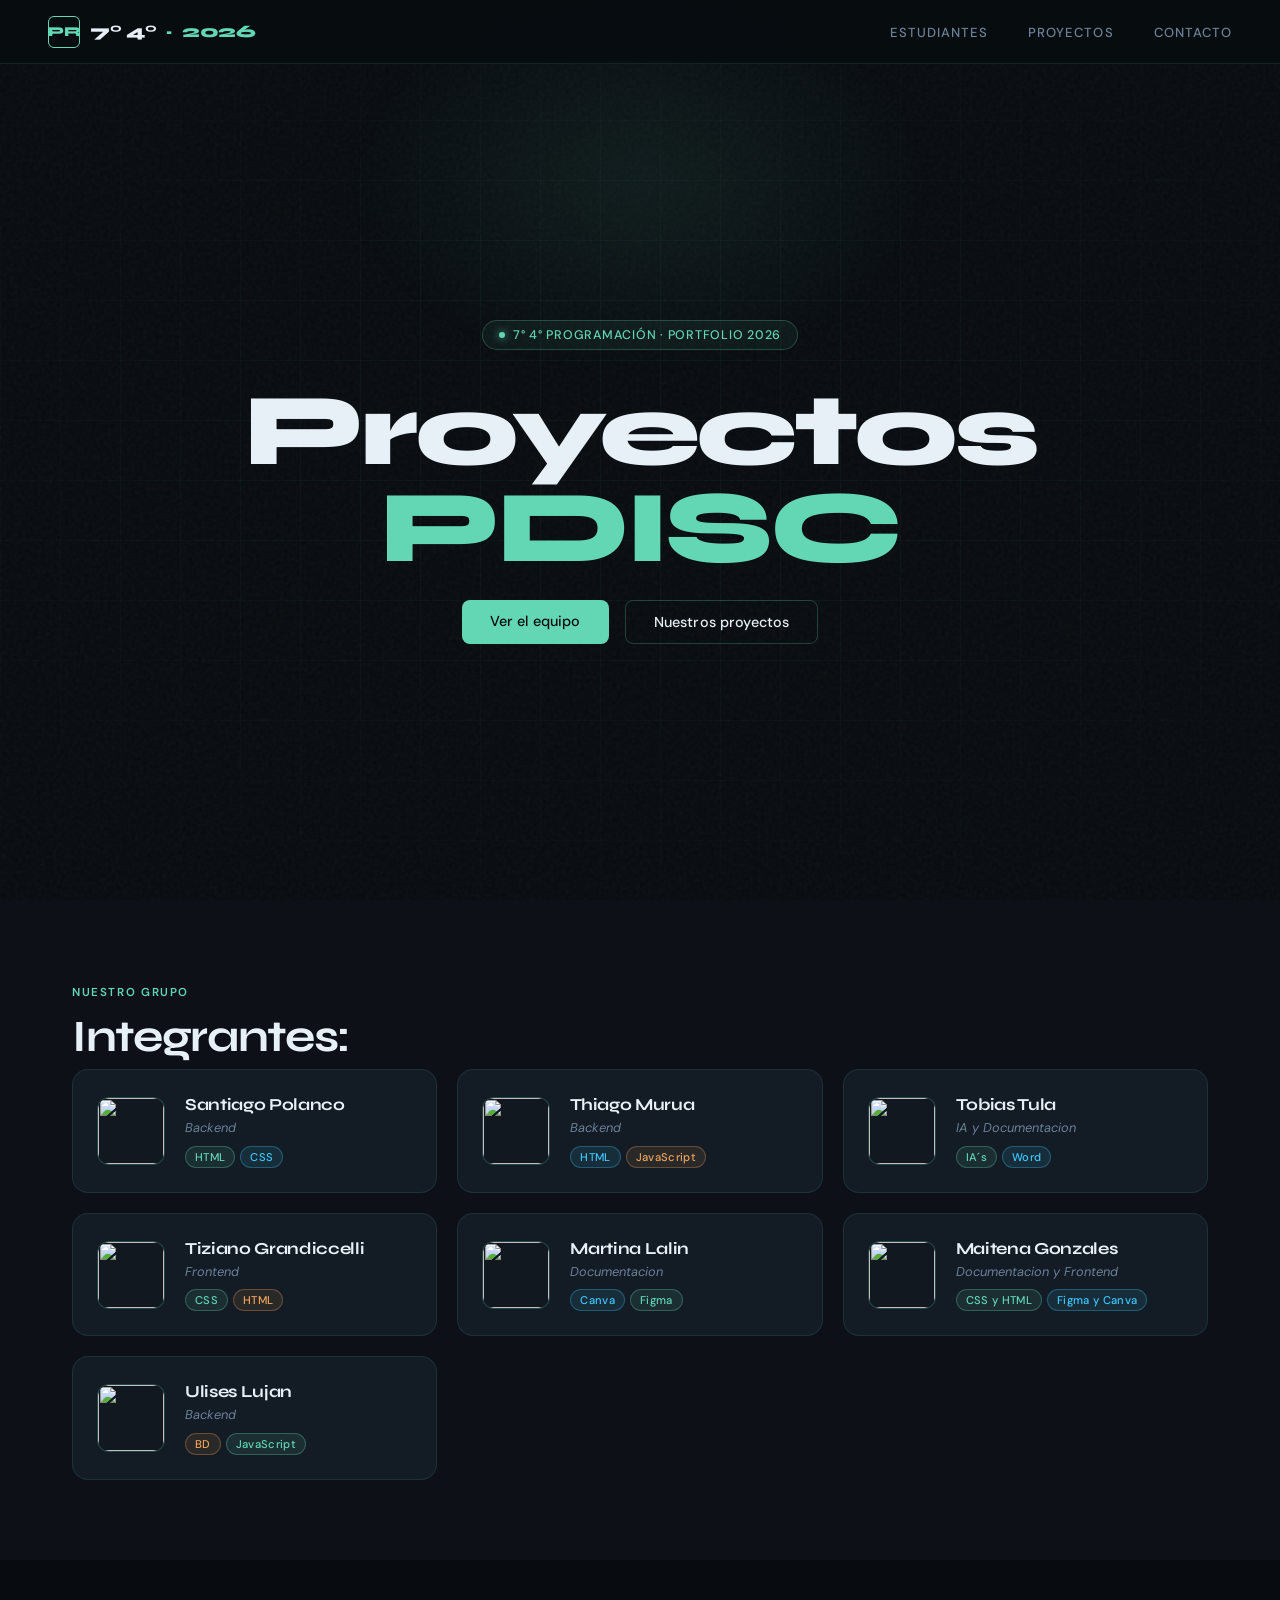
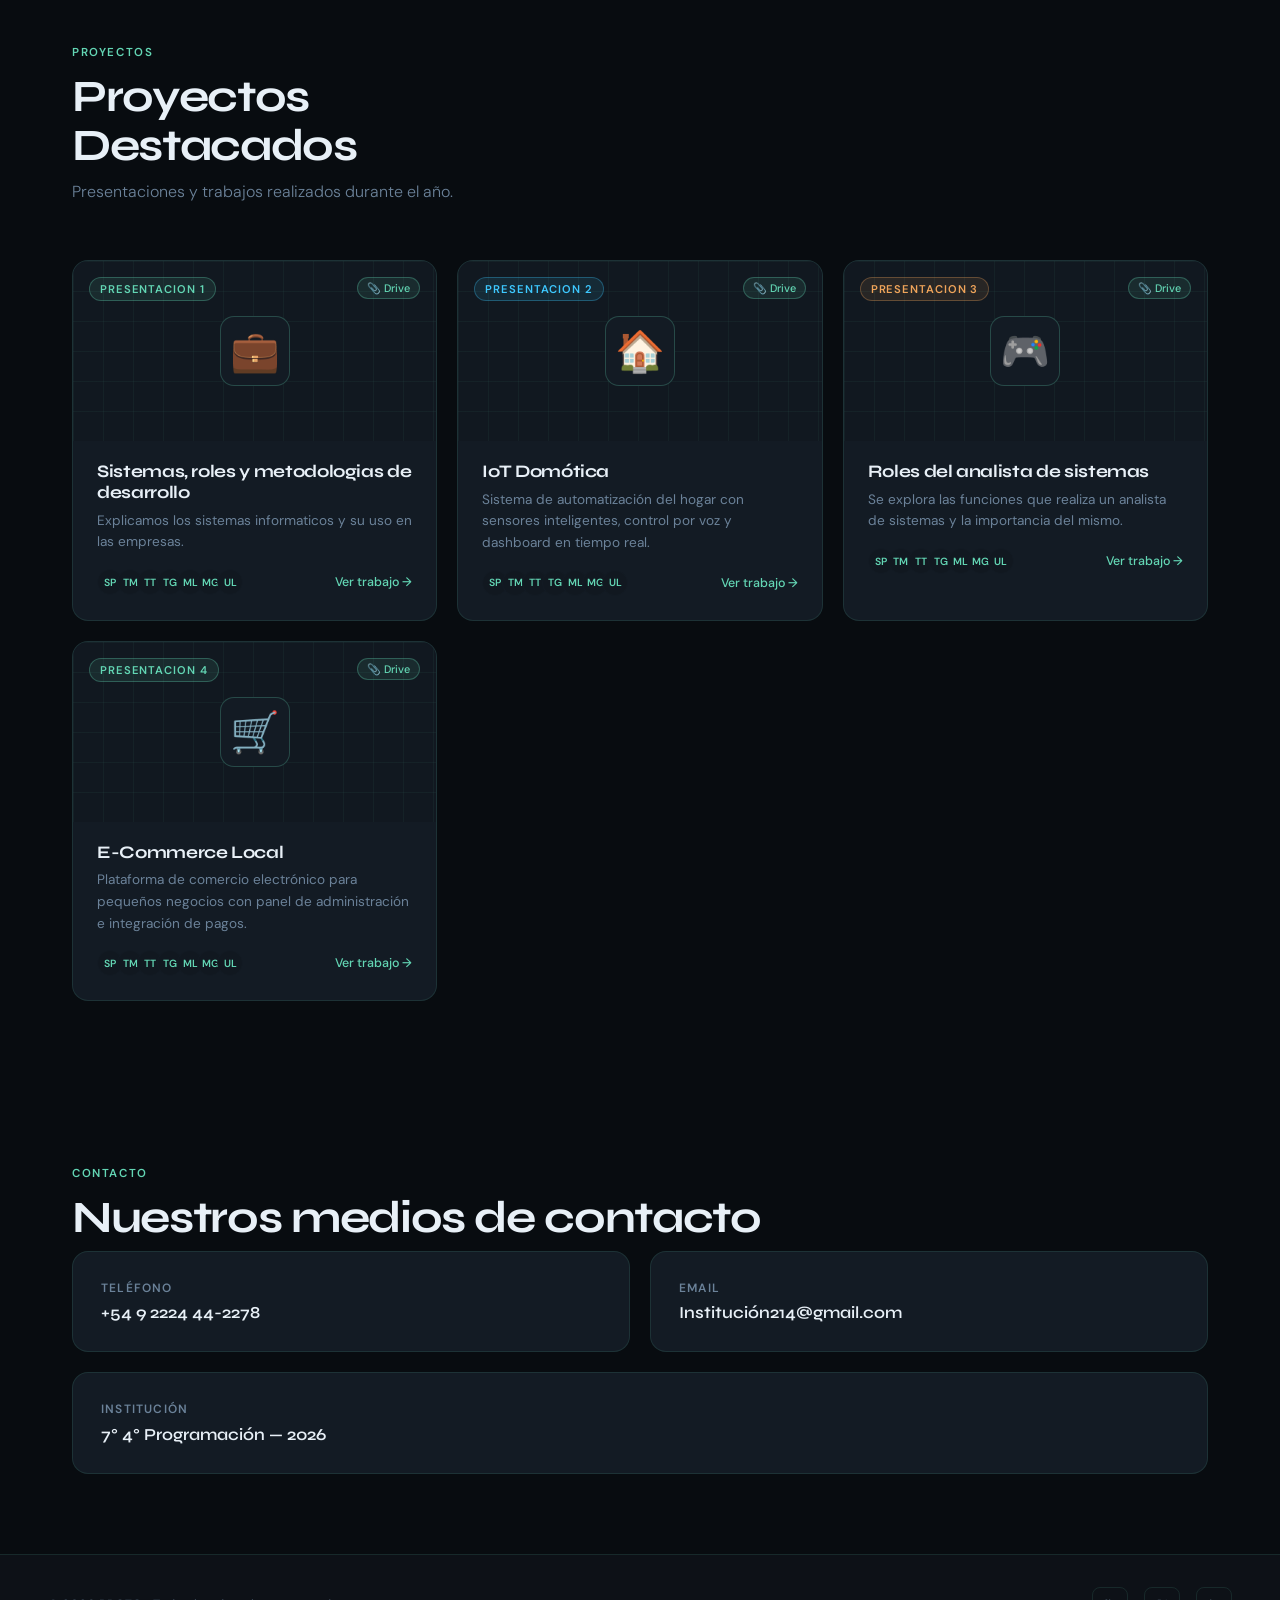
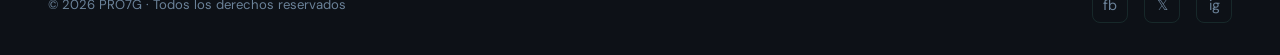
==== index.html @ 8aecb808 "Add files via upload" ====
<!DOCTYPE html>
<html lang="es">
<head>
<meta charset="UTF-8">
<meta name="viewport" content="width=device-width, initial-scale=1.0">
<title>Godoy Portfolio 2026</title>
<link href="https://fonts.googleapis.com/css2?family=Syne:wght@400;600;700;800&family=DM+Sans:ital,wght@0,300;0,400;0,500;1,300&display=swap" rel="stylesheet">
</head>
<link rel="stylesheet" href="orden.css">
<body>
<nav>
  <a href="#" class="logo">
    <span class="logo-bracket">PR</span>
    7° 4° <span>·</span> <span>2026</span>
  </a>
  <ul class="nav-links">
    <li><a href="#students" class="active">Estudiantes</a></li>
    <li><a href="#projects">Proyectos</a></li>
    <li><a href="#contact">Contacto</a></li>
  </ul>
</nav>
<section class="hero">
  <div class="hero-grid"></div>
  <div class="hero-glow"></div>
  <div class="hero-badge">7° 4° Programación · Portfolio 2026</div>
  <h1>
    Proyectos<br>
    <span class="line2">PDISC</span>
  </h1>

  <div class="hero-cta">
    <a href="#students" class="btn btn-primary">Ver el equipo</a>
    <a href="#projects" class="btn btn-ghost">Nuestros proyectos</a>
  </div>
</section>
<section id="students">
  <div class="section-inner">
    <p class="section-tag reveal">Nuestro grupo</p>
    <h2 class="section-title reveal">Integrantes:</h2>
    <div class="students-grid">
      <div class="student-card reveal" onclick="openModal('Lucas','M.','Python · Backend','Desarrollador apasionado por la inteligencia artificial y los sistemas distribuidos. Le encanta resolver problemas complejos con código elegante.',['Python','Backend','IA'])">
        <div class="avatar"><img src="img/skinny.jpeg"></div>
        <div class="student-info">
          <div class="student-name">Santiago Polanco</div>
          <div class="student-role">Backend</div>
          <div class="tags">
            <span class="tag tag-green">HTML</span>
            <span class="tag tag-blue">CSS</span>
          </div>
        </div>
        
      </div>
      <div class="student-card reveal" onclick="openModal('Sofía','G.','UI/UX · Design','Diseñadora UX con ojo para los detalles. Crea interfaces que son tanto bellas como funcionales, centradas en el usuario.',['UI/UX','Design','Figma'])">
        <div class="avatar"><img src="img/murua.jpeg"></div>
        <div class="student-info">
          <div class="student-name">Thiago Murua</div>
          <div class="student-role">Backend</div>
          <div class="tags">
            <span class="tag tag-blue">HTML</span>
            <span class="tag tag-gold">JavaScript</span>
          </div>
        </div>
        
      </div>
      <div class="student-card reveal" onclick="openModal('Diego','R.','Data Science · AI','Entusiasta de los datos y la ciencia. Transforma conjuntos de datos complejos en insights accionables para la toma de decisiones.',['IA','Data Science','ML'])">
        <div class="avatar"><img src="img/tulin.jpeg"></div>
        <div class="student-info">
          <div class="student-name">Tobias Tula</div>
          <div class="student-role">IA y Documentacion</div>
          <div class="tags">
            <span class="tag tag-green">IA´s</span>
            <span class="tag tag-blue">Word</span>
          </div>
        </div>
        
      </div>
      <div class="student-card reveal" onclick="openModal('Valentina','C.','AI · Full Stack','Desarrolladora full stack con experiencia en modelos de lenguaje y aplicaciones web modernas. Apasionada por la ética en IA.',['IA','Full Stack','React'])">
        <div class="avatar"><img src="img/tizi.jpeg"></div>
        <div class="student-info">
          <div class="student-name">Tiziano Grandiccelli</div>
          <div class="student-role">Frontend</div>
          <div class="tags">
            <span class="tag tag-green">CSS</span>
            <span class="tag tag-gold">HTML</span>
          </div>
        </div>
        
      </div>
      <div class="student-card reveal" onclick="openModal('Matías','S.','DevOps · Cloud','Especialista en infraestructura y automatización. Garantiza que los proyectos del equipo estén siempre disponibles y escalables.',['DevOps','Cloud','Docker'])">
        <div class="avatar"><img src="img/martina.jpeg"></div>
        <div class="student-info">
          <div class="student-name">Martina Lalin</div>
          <div class="student-role">Documentacion</div>
          <div class="tags">
            <span class="tag tag-blue">Canva</span>
            <span class="tag tag-green">Figma</span>
          </div>
        </div>
        
      </div>
      <div class="student-card reveal" onclick="openModal('Isabella','F.','Mobile · AI','Desarrolladora mobile especializada en apps iOS/Android con integración de IA. Sus apps han sido descargadas por miles de usuarios.',['Mobile','IA','Flutter'])">
        <div class="avatar"><img src="img/mai.jpeg"></div>
        <div class="student-info">
          <div class="student-name">Maitena Gonzales</div>
          <div class="student-role">Documentacion y Frontend</div>
          <div class="tags">
            <span class="tag tag-green">CSS y HTML</span>
            <span class="tag tag-blue">Figma y Canva</span>
          </div>
        </div>
        
      </div>
      <div class="student-card reveal" onclick="openModal('Alex','T.','Cybersecurity','Experto en seguridad informática y ethical hacking. Protege los sistemas del equipo y evangeliza buenas prácticas de seguridad.',['Cybersecurity','Networking','Python'])">
        <div class="avatar"><img src="img/ulises.jpeg"></div>
        <div class="student-info">
          <div class="student-name">Ulises Lujan</div>
          <div class="student-role">Backend</div>
          <div class="tags">
            <span class="tag tag-gold">BD</span>
            <span class="tag tag-green">JavaScript</span>
          </div>
        </div>
        
      </div>
    </div>
  </div>
</section>
<section id="projects">
  <div class="section-inner">
    <p class="section-tag reveal">Proyectos</p>
    <h2 class="section-title reveal">Proyectos <br>Destacados</h2>
    <p class="section-sub reveal">Presentaciones y trabajos realizados durante el año. </p>
   
    <div class="projects-grid">
      <a class="project-card reveal" href="https://drive.google.com/file/d/1JtZgzzsUS3q6i__d8_By-QqEZzwx6sC-/view?usp=drive_link" target="_blank">
        <div class="project-thumb">
          <div class="project-thumb-pattern"></div>
          <span class="project-type-badge tag-green">Presentacion 1</span>
          <span class="project-gdrive-badge">📎 Drive</span>
          <div class="project-thumb-icon">💼</div>
        </div>
        <div class="project-body">
          <div class="project-title">Sistemas, roles y metodologias de desarrollo</div>
          <p class="project-desc">Explicamos los sistemas informaticos y su uso en las empresas.</p>
          <div class="project-footer">
            <div class="project-members">
              <div class="member-dot">SP</div>
              <div class="member-dot">TM</div>
              <div class="member-dot">TT</div>
              <div class="member-dot">TG</div>
              <div class="member-dot">ML</div>
              <div class="member-dot">MG</div>
              <div class="member-dot">UL</div>
            </div>
            <span class="project-link">Ver trabajo →</span>
          </div>
        </div>
      </a>
      <a class="project-card reveal" href="https://drive.google.com/drive/folders/TU_FOLDER_ID_AQUI" target="_blank">
        <div class="project-thumb">
          <div class="project-thumb-pattern"></div>
          <span class="project-type-badge tag-blue">Presentacion 2</span>
          <span class="project-gdrive-badge">📎 Drive</span>
          <div class="project-thumb-icon">🏠</div>
        </div>
        <div class="project-body">
          <div class="project-title">IoT Domótica</div>
          <p class="project-desc">Sistema de automatización del hogar con sensores inteligentes, control por voz y dashboard en tiempo real.</p>
          <div class="project-footer">
            <div class="project-members">
              <div class="member-dot">SP</div>
              <div class="member-dot">TM</div>
              <div class="member-dot">TT</div>
              <div class="member-dot">TG</div>
              <div class="member-dot">ML</div>
              <div class="member-dot">MG</div>
              <div class="member-dot">UL</div>
            </div>
            <span class="project-link">Ver trabajo →</span>
          </div>
        </div>
      </a>
      <a class="project-card reveal" href="https://drive.google.com/file/d/13xJvpCdQ9RZFX-FCYaniXNCSaBTQCy0U/view?usp=drive_link" target="_blank">
        <div class="project-thumb">
          <div class="project-thumb-pattern"></div>
          <span class="project-type-badge tag-gold">Presentacion 3</span>
          <span class="project-gdrive-badge">📎 Drive</span>
          <div class="project-thumb-icon">🎮</div>
        </div>
        <div class="project-body">
          <div class="project-title">Roles del analista de sistemas</div>
          <p class="project-desc">Se explora las funciones que realiza un analista de sistemas y la importancia del mismo.</p>
          <div class="project-footer">
            <div class="project-members">
              <div class="member-dot">SP</div>
              <div class="member-dot">TM</div>
              <div class="member-dot">TT</div>
              <div class="member-dot">TG</div>
              <div class="member-dot">ML</div>
              <div class="member-dot">MG</div>
              <div class="member-dot">UL</div>
            </div>
            <span class="project-link">Ver trabajo →</span>
          </div>
        </div>
      </a>
      <a class="project-card reveal" href="https://drive.google.com/drive/folders/TU_FOLDER_ID_AQUI" target="_blank">
        <div class="project-thumb">
          <div class="project-thumb-pattern"></div>
          <span class="project-type-badge tag-green">Presentacion 4</span>
          <span class="project-gdrive-badge">📎 Drive</span>
          <div class="project-thumb-icon">🛒</div>
        </div>
        <div class="project-body">
          <div class="project-title">E-Commerce Local</div>
          <p class="project-desc">Plataforma de comercio electrónico para pequeños negocios con panel de administración e integración de pagos.</p>
          <div class="project-footer">
            <div class="project-members">
              <div class="member-dot">SP</div>
              <div class="member-dot">TM</div>
              <div class="member-dot">TT</div>
              <div class="member-dot">TG</div>
              <div class="member-dot">ML</div>
              <div class="member-dot">MG</div>
              <div class="member-dot">UL</div>
            </div>
            <span class="project-link">Ver trabajo →</span>
          </div>
        </div>
      </a>
    </div>
  </div>
</section>

<section id="contact">
  <div class="section-inner">
    <p class="section-tag reveal">Contacto</p>
    <h2 class="section-title reveal">Nuestros medios de contacto</h2>
    

    <div class="contact-grid reveal">
      <div class="contact-card">
        <div class="contact-label">Teléfono</div>
        <div class="contact-value">+54 9 2224 44-2278</div>
      </div>
      <div class="contact-card">
        <div class="contact-label">Email</div>
        <div class="contact-value">Institución214@gmail.com</div>
      </div>
      <div class="contact-card" style="grid-column: 1 / -1;">
        <div class="contact-label">Institución</div>
        <div class="contact-value">7° 4° Programación —  2026</div>
      </div>
    </div>
  </div>
</section>
<footer>
  <div class="footer-left">© 2026 PRO7G · Todos los derechos reservados</div>
  <div class="footer-socials">
    <a href="#" title="Facebook">fb</a>
    <a href="#" title="X/Twitter">𝕏</a>
    <a href="#" title="Instagram">ig</a>
    
  </div>
</footer>

<script src="queque.js"></script>
</body>
</html>
---- orden.css ----
:root {
    --bg: #080c10;
    --bg2: #0d1117;
    --bg3: #111820;
    --card: #131b24;
    --card2: #182230;
    --border: rgba(99,214,180,0.12);
    --border2: rgba(99,214,180,0.25);
    --accent: #63d6b4;
    --accent2: #3ec8ff;
    --accent3: #f0a45a;
    --text: #e8f0f7;
    --muted: #6b8299;
    --muted2: #8fa8bf;
    --gold: #f0a45a;
  }

  * { margin: 0; padding: 0; box-sizing: border-box; }

  html { scroll-behavior: smooth; }

  body {
    font-family: 'DM Sans', sans-serif;
    background: var(--bg);
    color: var(--text);
    overflow-x: hidden;
  }

  /* — NOISE TEXTURE — */
  body::before {
    content: '';
    position: fixed;
    inset: 0;
    background-image: url("data:image/svg+xml,%3Csvg viewBox='0 0 256 256' xmlns='http://www.w3.org/2000/svg'%3E%3Cfilter id='noise'%3E%3CfeTurbulence type='fractalNoise' baseFrequency='0.9' numOctaves='4' stitchTiles='stitch'/%3E%3C/filter%3E%3Crect width='100%25' height='100%25' filter='url(%23noise)' opacity='0.04'/%3E%3C/svg%3E");
    pointer-events: none;
    z-index: 0;
  }

  /* — NAV — */
  nav {
    position: fixed;
    top: 0; left: 0; right: 0;
    z-index: 100;
    display: flex;
    align-items: center;
    justify-content: space-between;
    padding: 0 3rem;
    height: 64px;
    background: rgba(8,12,16,0.85);
    backdrop-filter: blur(20px);
    border-bottom: 0.5px solid var(--border);
  }

  .logo {
    display: flex;
    align-items: center;
    gap: 10px;
    font-family: 'Syne', sans-serif;
    font-weight: 800;
    font-size: 1.1rem;
    letter-spacing: -0.02em;
    color: var(--text);
    text-decoration: none;
  }

  .logo-bracket {
    display: inline-flex;
    align-items: center;
    justify-content: center;
    width: 32px;
    height: 32px;
    border: 1.5px solid var(--accent);
    border-radius: 6px;
    font-size: 0.85rem;
    color: var(--accent);
  }

  .logo span { color: var(--accent); }

  .nav-links {
    display: flex;
    gap: 2.5rem;
    list-style: none;
  }

  .nav-links a {
    font-size: 0.82rem;
    font-weight: 500;
    letter-spacing: 0.08em;
    text-transform: uppercase;
    color: var(--muted);
    text-decoration: none;
    transition: color 0.2s;
  }

  .nav-links a:hover, .nav-links a.active { color: var(--accent); }

  /* — HERO — */
  .hero {
    position: relative;
    min-height: 100vh;
    display: flex;
    flex-direction: column;
    align-items: center;
    justify-content: center;
    text-align: center;
    padding: 8rem 2rem 4rem;
    overflow: hidden;
  }

  .hero-grid {
    position: absolute;
    inset: 0;
    background-image:
      linear-gradient(rgba(99,214,180,0.04) 1px, transparent 1px),
      linear-gradient(90deg, rgba(99,214,180,0.04) 1px, transparent 1px);
    background-size: 60px 60px;
    mask-image: radial-gradient(ellipse 80% 60% at 50% 50%, black 30%, transparent 100%);
  }

  .hero-glow {
    position: absolute;
    top: 20%;
    left: 50%;
    transform: translate(-50%, -50%);
    width: 600px;
    height: 400px;
    background: radial-gradient(ellipse, rgba(99,214,180,0.08) 0%, transparent 70%);
    pointer-events: none;
  }

  .hero-badge {
    display: inline-flex;
    align-items: center;
    gap: 8px;
    padding: 6px 16px;
    border: 0.5px solid var(--border2);
    border-radius: 100px;
    font-size: 0.78rem;
    font-weight: 500;
    color: var(--accent);
    letter-spacing: 0.06em;
    text-transform: uppercase;
    margin-bottom: 2rem;
    background: rgba(99,214,180,0.06);
    animation: fadeUp 0.8s ease both;
  }

  .hero-badge::before {
    content: '';
    width: 6px; height: 6px;
    border-radius: 50%;
    background: var(--accent);
    box-shadow: 0 0 8px var(--accent);
    animation: pulse 2s ease infinite;
  }

  @keyframes pulse {
    0%, 100% { opacity: 1; }
    50% { opacity: 0.3; }
  }

  .hero h1 {
    font-family: 'Syne', sans-serif;
    font-weight: 800;
    font-size: clamp(3rem, 8vw, 6.5rem);
    line-height: 0.95;
    letter-spacing: -0.04em;
    margin-bottom: 1.5rem;
    animation: fadeUp 0.8s 0.1s ease both;
  }

  .hero h1 .line2 { color: var(--accent); }

  .hero p {
    font-size: 1.1rem;
    font-weight: 300;
    color: var(--muted2);
    max-width: 480px;
    line-height: 1.7;
    margin-bottom: 3rem;
    animation: fadeUp 0.8s 0.2s ease both;
  }

  .hero-cta {
    display: flex;
    gap: 1rem;
    animation: fadeUp 0.8s 0.3s ease both;
  }

  .btn {
    padding: 0.75rem 1.75rem;
    font-family: 'DM Sans', sans-serif;
    font-size: 0.9rem;
    font-weight: 500;
    border-radius: 8px;
    cursor: pointer;
    text-decoration: none;
    transition: all 0.2s;
    letter-spacing: 0.01em;
  }

  .btn-primary {
    background: var(--accent);
    color: #050d0b;
    border: none;
  }

  .btn-primary:hover {
    background: #80e4c8;
    transform: translateY(-1px);
  }

  .btn-ghost {
    background: transparent;
    color: var(--text);
    border: 0.5px solid var(--border2);
  }

  .btn-ghost:hover {
    border-color: var(--accent);
    color: var(--accent);
  }

  /* — SECTION — */
  section {
    position: relative;
    z-index: 1;
  }

  .section-inner {
    max-width: 1200px;
    margin: 0 auto;
    padding: 5rem 2rem;
  }

  .section-tag {
    display: inline-block;
    font-size: 0.72rem;
    font-weight: 600;
    letter-spacing: 0.14em;
    text-transform: uppercase;
    color: var(--accent);
    margin-bottom: 0.75rem;
  }

  .section-title {
    font-family: 'Syne', sans-serif;
    font-weight: 700;
    font-size: clamp(1.8rem, 3.5vw, 2.8rem);
    letter-spacing: -0.03em;
    line-height: 1.1;
    margin-bottom: 0.5rem;
  }

  .section-sub {
    color: var(--muted);
    font-size: 1rem;
    font-weight: 300;
    max-width: 500px;
    line-height: 1.6;
    margin-bottom: 3.5rem;
  }

  /* — STUDENTS GRID — */
  #students { background: var(--bg2); }

  .students-grid {
    display: grid;
    grid-template-columns: repeat(auto-fill, minmax(300px, 1fr));
    gap: 1.25rem;
  }

  .student-card {
    background: var(--card);
    border: 0.5px solid var(--border);
    border-radius: 16px;
    padding: 1.5rem;
    display: flex;
    align-items: center;
    gap: 1.25rem;
    cursor: pointer;
    transition: all 0.25s;
    position: relative;
    overflow: hidden;
  }

  .student-card::before {
    content: '';
    position: absolute;
    top: 0; left: 0; right: 0;
    height: 1px;
    background: linear-gradient(90deg, transparent, var(--accent), transparent);
    opacity: 0;
    transition: opacity 0.3s;
  }

  .student-card:hover {
    border-color: var(--border2);
    transform: translateY(-3px);
    background: var(--card2);
  }

  .student-card:hover::before { opacity: 1; }

  .avatar {
    width: 68px;
    height: 68px;
    border-radius: 12px;
    background: var(--bg3);
    display: flex;
    align-items: center;
    justify-content: center;
    font-family: 'Syne', sans-serif;
    font-weight: 700;
    font-size: 1.4rem;
    color: var(--accent);
    border: 0.5px solid var(--border2);
    flex-shrink: 0;
    position: relative;
    overflow: hidden;
  }

  .avatar img {
    width: 100%;
    height: 100%;
    object-fit: cover;
    border-radius: 11px;
  }

  .student-info { flex: 1; min-width: 0; }

  .student-name {
    font-family: 'Syne', sans-serif;
    font-weight: 700;
    font-size: 1.05rem;
    letter-spacing: -0.02em;
    margin-bottom: 4px;
  }

  .student-role {
    font-size: 0.8rem;
    color: var(--muted);
    margin-bottom: 0.6rem;
    font-style: italic;
  }

  .tags {
    display: flex;
    flex-wrap: wrap;
    gap: 5px;
  }

  .tag {
    font-size: 0.7rem;
    font-weight: 500;
    padding: 3px 9px;
    border-radius: 100px;
    letter-spacing: 0.03em;
  }

  .tag-green { background: rgba(99,214,180,0.1); color: var(--accent); border: 0.5px solid rgba(99,214,180,0.3); }
  .tag-blue { background: rgba(62,200,255,0.1); color: var(--accent2); border: 0.5px solid rgba(62,200,255,0.3); }
  .tag-gold { background: rgba(240,164,90,0.1); color: var(--gold); border: 0.5px solid rgba(240,164,90,0.3); }

  .student-arrow {
    color: var(--muted);
    font-size: 1.2rem;
    transition: transform 0.2s, color 0.2s;
  }

  .student-card:hover .student-arrow {
    transform: translateX(3px);
    color: var(--accent);
  }

  /* — PROJECTS — */
  #projects { background: var(--bg); }

  /* Google Drive Integration Banner */
  .drive-banner {
    background: linear-gradient(135deg, rgba(99,214,180,0.07), rgba(62,200,255,0.07));
    border: 0.5px solid var(--border2);
    border-radius: 14px;
    padding: 1.5rem 2rem;
    margin-bottom: 2.5rem;
    display: flex;
    align-items: flex-start;
    gap: 1.25rem;
  }

  .drive-icon {
    width: 44px;
    height: 44px;
    border-radius: 10px;
    background: rgba(99,214,180,0.12);
    display: flex;
    align-items: center;
    justify-content: center;
    flex-shrink: 0;
    font-size: 1.3rem;
  }

  .drive-banner h3 {
    font-family: 'Syne', sans-serif;
    font-size: 1rem;
    font-weight: 700;
    margin-bottom: 4px;
    color: var(--accent);
  }

  .drive-banner p {
    font-size: 0.85rem;
    color: var(--muted2);
    line-height: 1.6;
  }

  .drive-banner code {
    background: rgba(99,214,180,0.1);
    border: 0.5px solid rgba(99,214,180,0.3);
    padding: 2px 7px;
    border-radius: 4px;
    font-size: 0.8rem;
    color: var(--accent);
    font-family: 'Courier New', monospace;
  }

  /* PROJECTS GRID */
  .projects-grid {
    display: grid;
    grid-template-columns: repeat(auto-fill, minmax(340px, 1fr));
    gap: 1.25rem;
  }

  .project-card {
    background: var(--card);
    border: 0.5px solid var(--border);
    border-radius: 16px;
    overflow: hidden;
    transition: all 0.3s;
    cursor: pointer;
    text-decoration: none;
    color: inherit;
    display: block;
  }

  .project-card:hover {
    border-color: var(--border2);
    transform: translateY(-4px);
  }

  .project-thumb {
    height: 180px;
    background: var(--bg3);
    display: flex;
    align-items: center;
    justify-content: center;
    position: relative;
    overflow: hidden;
  }

  .project-thumb-pattern {
    position: absolute;
    inset: 0;
    background-image:
      linear-gradient(rgba(99,214,180,0.05) 1px, transparent 1px),
      linear-gradient(90deg, rgba(99,214,180,0.05) 1px, transparent 1px);
    background-size: 30px 30px;
  }

  .project-thumb-icon {
    font-size: 2.5rem;
    position: relative;
    z-index: 1;
    background: var(--card);
    border: 0.5px solid var(--border2);
    width: 70px;
    height: 70px;
    border-radius: 14px;
    display: flex;
    align-items: center;
    justify-content: center;
  }

  .project-type-badge {
    position: absolute;
    top: 1rem;
    left: 1rem;
    font-size: 0.7rem;
    font-weight: 600;
    letter-spacing: 0.08em;
    text-transform: uppercase;
    padding: 4px 10px;
    border-radius: 100px;
    z-index: 2;
  }

  .project-gdrive-badge {
    position: absolute;
    top: 1rem;
    right: 1rem;
    font-size: 0.68rem;
    font-weight: 500;
    color: var(--accent);
    background: rgba(99,214,180,0.1);
    border: 0.5px solid rgba(99,214,180,0.3);
    padding: 3px 9px;
    border-radius: 100px;
    z-index: 2;
  }

  .project-body {
    padding: 1.25rem 1.5rem 1.5rem;
  }

  .project-title {
    font-family: 'Syne', sans-serif;
    font-weight: 700;
    font-size: 1.1rem;
    letter-spacing: -0.02em;
    margin-bottom: 0.4rem;
  }

  .project-desc {
    font-size: 0.85rem;
    color: var(--muted);
    line-height: 1.6;
    margin-bottom: 1rem;
  }

  .project-footer {
    display: flex;
    align-items: center;
    justify-content: space-between;
  }

  .project-members {
    display: flex;
    gap: -4px;
  }

  .member-dot {
    width: 26px;
    height: 26px;
    border-radius: 50%;
    background: var(--bg3);
    border: 1.5px solid var(--card);
    display: flex;
    align-items: center;
    justify-content: center;
    font-size: 0.65rem;
    font-weight: 600;
    color: var(--accent);
    margin-left: -6px;
  }

  .member-dot:first-child { margin-left: 0; }

  .project-link {
    font-size: 0.78rem;
    font-weight: 500;
    color: var(--accent);
    text-decoration: none;
    display: flex;
    align-items: center;
    gap: 4px;
    transition: gap 0.2s;
  }

  .project-link:hover { gap: 8px; }

  /* — SKILLS — */
  #skills { background: var(--bg2); }

  .skills-list {
    display: flex;
    flex-wrap: wrap;
    gap: 0.75rem;
  }

  .skill-pill {
    padding: 0.5rem 1.25rem;
    border: 0.5px solid var(--border);
    border-radius: 100px;
    font-size: 0.85rem;
    color: var(--muted2);
    background: var(--card);
    transition: all 0.2s;
    cursor: default;
  }

  .skill-pill:hover {
    border-color: var(--accent);
    color: var(--accent);
    background: rgba(99,214,180,0.05);
  }

  /* — CONTACT — */
  #contact { background: var(--bg); }

  .contact-grid {
    display: grid;
    grid-template-columns: 1fr 1fr;
    gap: 1.25rem;
  }

  .contact-card {
    background: var(--card);
    border: 0.5px solid var(--border);
    border-radius: 16px;
    padding: 1.75rem;
    transition: border-color 0.2s;
  }

  .contact-card:hover { border-color: var(--border2); }

  .contact-label {
    font-size: 0.75rem;
    font-weight: 600;
    letter-spacing: 0.1em;
    text-transform: uppercase;
    color: var(--muted);
    margin-bottom: 0.4rem;
  }

  .contact-value {
    font-family: 'Syne', sans-serif;
    font-size: 1.05rem;
    font-weight: 600;
  }

  /* — FOOTER — */
  footer {
    border-top: 0.5px solid var(--border);
    padding: 2rem 3rem;
    display: flex;
    align-items: center;
    justify-content: space-between;
    background: var(--bg2);
  }

  .footer-left {
    font-size: 0.82rem;
    color: var(--muted);
  }

  .footer-socials {
    display: flex;
    gap: 1rem;
  }

  .footer-socials a {
    width: 36px;
    height: 36px;
    border: 0.5px solid var(--border);
    border-radius: 8px;
    display: flex;
    align-items: center;
    justify-content: center;
    color: var(--muted);
    text-decoration: none;
    font-size: 0.9rem;
    transition: all 0.2s;
  }

  .footer-socials a:hover {
    border-color: var(--accent);
    color: var(--accent);
  }

  /* — MODAL — */
  .modal-overlay {
    position: fixed;
    inset: 0;
    background: rgba(5,8,12,0.85);
    backdrop-filter: blur(12px);
    z-index: 200;
    display: flex;
    align-items: center;
    justify-content: center;
    padding: 2rem;
    opacity: 0;
    pointer-events: none;
    transition: opacity 0.25s;
  }

  .modal-overlay.open {
    opacity: 1;
    pointer-events: all;
  }

  .modal {
    background: var(--card);
    border: 0.5px solid var(--border2);
    border-radius: 20px;
    width: 100%;
    max-width: 480px;
    padding: 2.5rem;
    transform: translateY(20px);
    transition: transform 0.3s;
    position: relative;
  }

  .modal-overlay.open .modal { transform: translateY(0); }

  .modal-close {
    position: absolute;
    top: 1.25rem; right: 1.25rem;
    width: 32px; height: 32px;
    border: 0.5px solid var(--border);
    border-radius: 8px;
    background: transparent;
    color: var(--muted);
    cursor: pointer;
    display: flex;
    align-items: center;
    justify-content: center;
    font-size: 1rem;
    transition: all 0.2s;
  }

  .modal-close:hover { border-color: var(--accent); color: var(--accent); }

  .modal-avatar {
    width: 80px; height: 80px;
    border-radius: 14px;
    background: var(--bg3);
    border: 0.5px solid var(--border2);
    display: flex;
    align-items: center;
    justify-content: center;
    font-family: 'Syne', sans-serif;
    font-size: 1.8rem;
    font-weight: 700;
    color: var(--accent);
    margin-bottom: 1rem;
  }

  .modal-name {
    font-family: 'Syne', sans-serif;
    font-size: 1.6rem;
    font-weight: 800;
    letter-spacing: -0.03em;
    margin-bottom: 0.25rem;
  }

  .modal-role {
    color: var(--muted);
    font-size: 0.9rem;
    font-style: italic;
    margin-bottom: 1rem;
  }

  .modal-bio {
    font-size: 0.9rem;
    color: var(--muted2);
    line-height: 1.7;
    margin-bottom: 1.25rem;
  }

  .modal-tags { display: flex; flex-wrap: wrap; gap: 6px; }

  /* — ANIMATIONS — */
  @keyframes fadeUp {
    from { opacity: 0; transform: translateY(20px); }
    to { opacity: 1; transform: translateY(0); }
  }

  .reveal {
    opacity: 0;
    transform: translateY(24px);
    transition: opacity 0.6s ease, transform 0.6s ease;
  }

  .reveal.visible {
    opacity: 1;
    transform: translateY(0);
  }

  @media (max-width: 768px) {
    nav { padding: 0 1.5rem; }
    .nav-links { display: none; }
    .hero h1 { font-size: 2.8rem; }
    .students-grid, .projects-grid { grid-template-columns: 1fr; }
    .contact-grid { grid-template-columns: 1fr; }
    .section-inner { padding: 3rem 1.25rem; }
    footer { flex-direction: column; gap: 1rem; text-align: center; }
  }
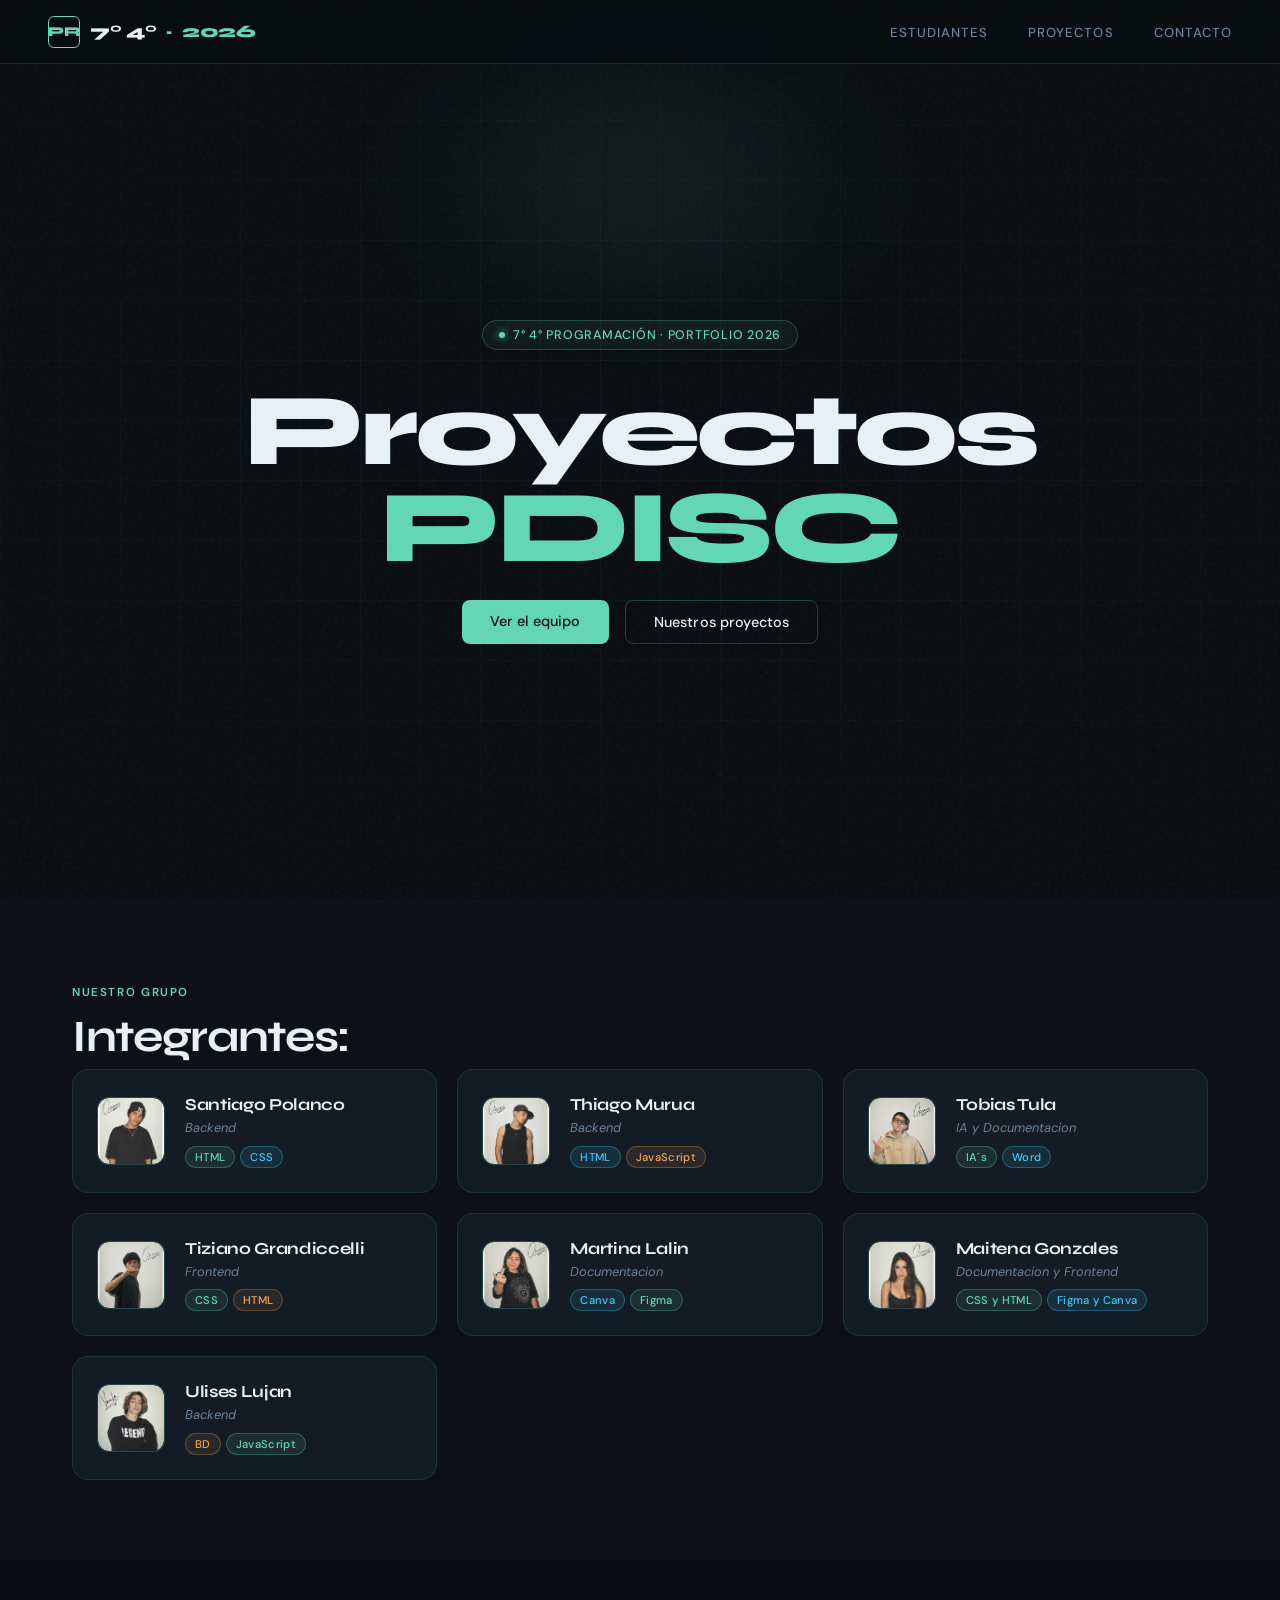
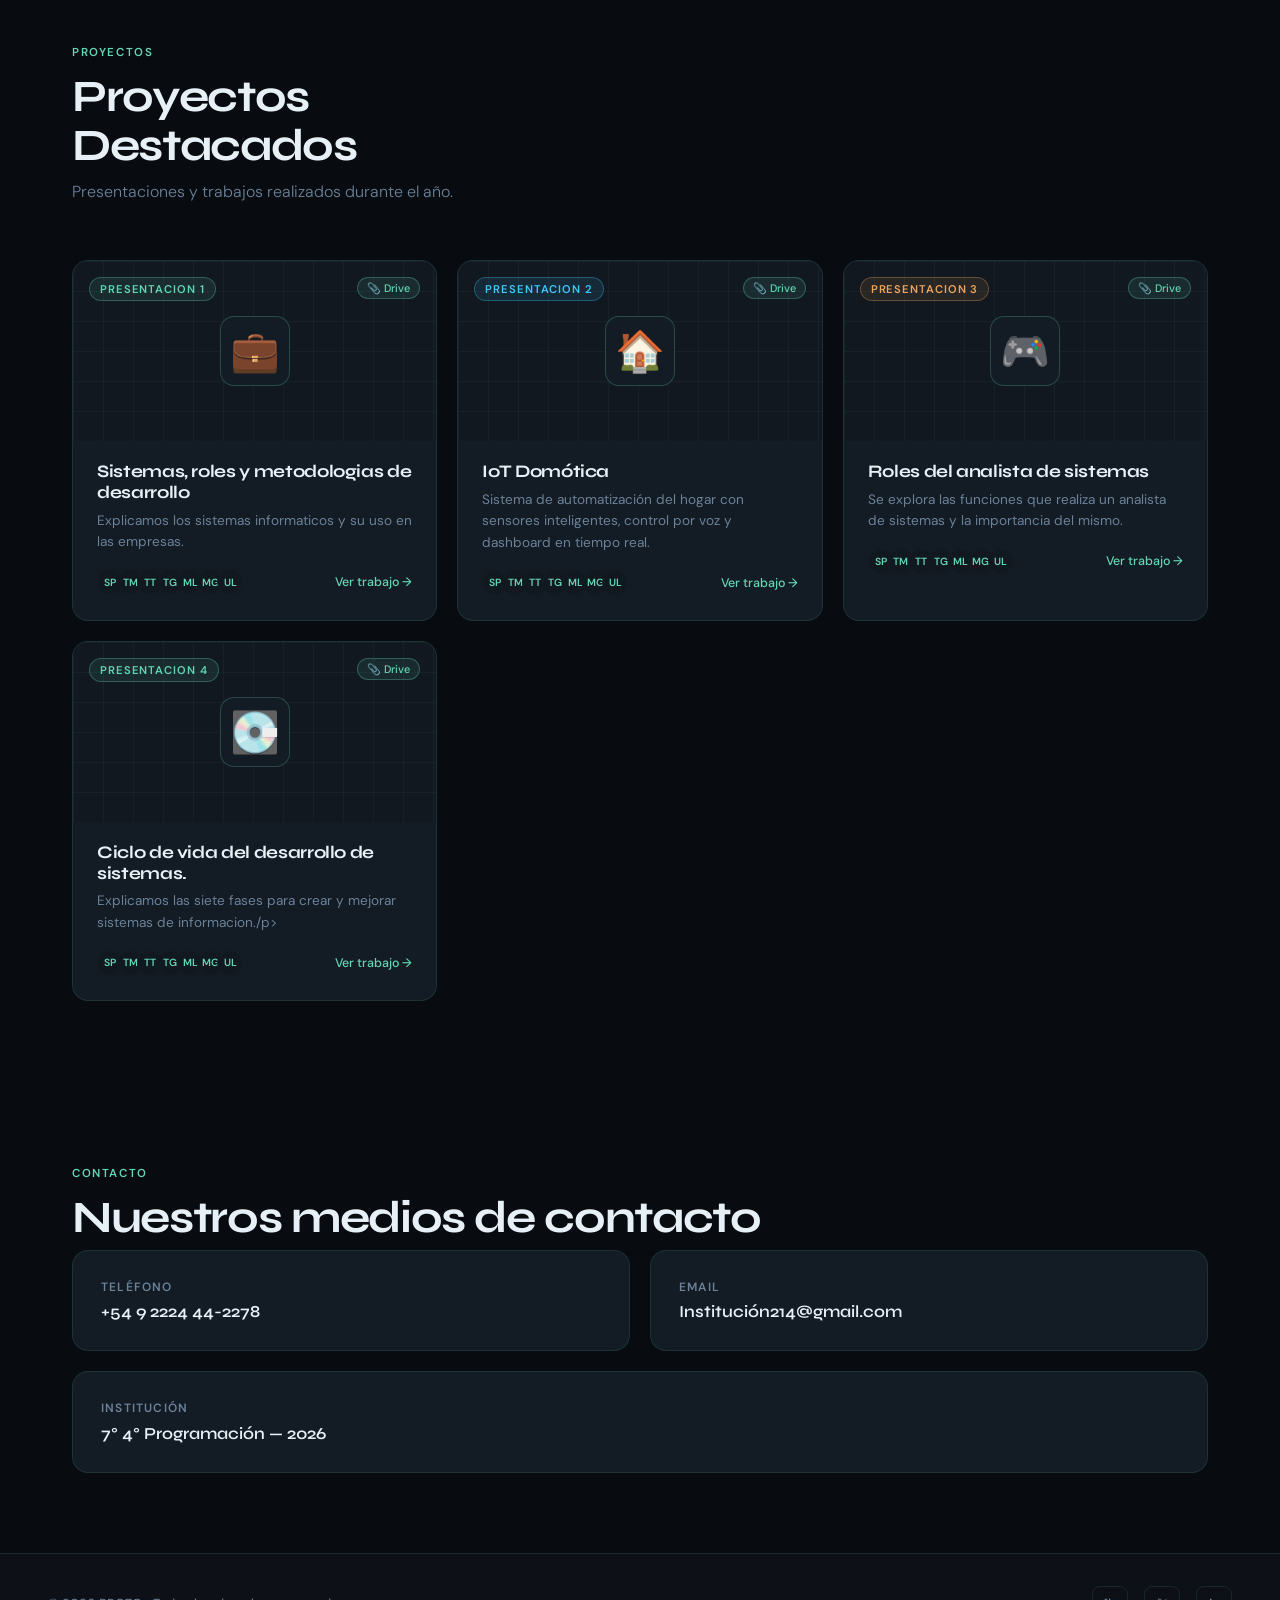
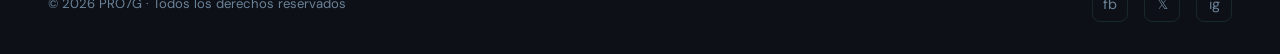
==== commit ca411386: "Update index.html" ====
--- a/index.html
+++ b/index.html
@@ -204,16 +204,16 @@
           </div>
         </div>
       </a>
-      <a class="project-card reveal" href="https://drive.google.com/drive/folders/TU_FOLDER_ID_AQUI" target="_blank">
+      <a class="project-card reveal" href="https://drive.google.com/file/d/1Jhz-owjT7NWqjBzLdaUUEtgh4FYC-cdc/view?usp=drive_link" target="_blank">
         <div class="project-thumb">
           <div class="project-thumb-pattern"></div>
           <span class="project-type-badge tag-green">Presentacion 4</span>
           <span class="project-gdrive-badge">📎 Drive</span>
-          <div class="project-thumb-icon">🛒</div>
-        </div>
-        <div class="project-body">
-          <div class="project-title">E-Commerce Local</div>
-          <p class="project-desc">Plataforma de comercio electrónico para pequeños negocios con panel de administración e integración de pagos.</p>
+          <div class="project-thumb-icon">💽</div>
+        </div>
+        <div class="project-body">
+          <div class="project-title">Ciclo de vida del desarrollo de sistemas.</div>
+          <p class="project-desc">Explicamos las siete fases para crear y mejorar sistemas de informacion./p>
           <div class="project-footer">
             <div class="project-members">
               <div class="member-dot">SP</div>
@@ -266,4 +266,4 @@
 
 <script src="queque.js"></script>
 </body>
-</html>+</html>
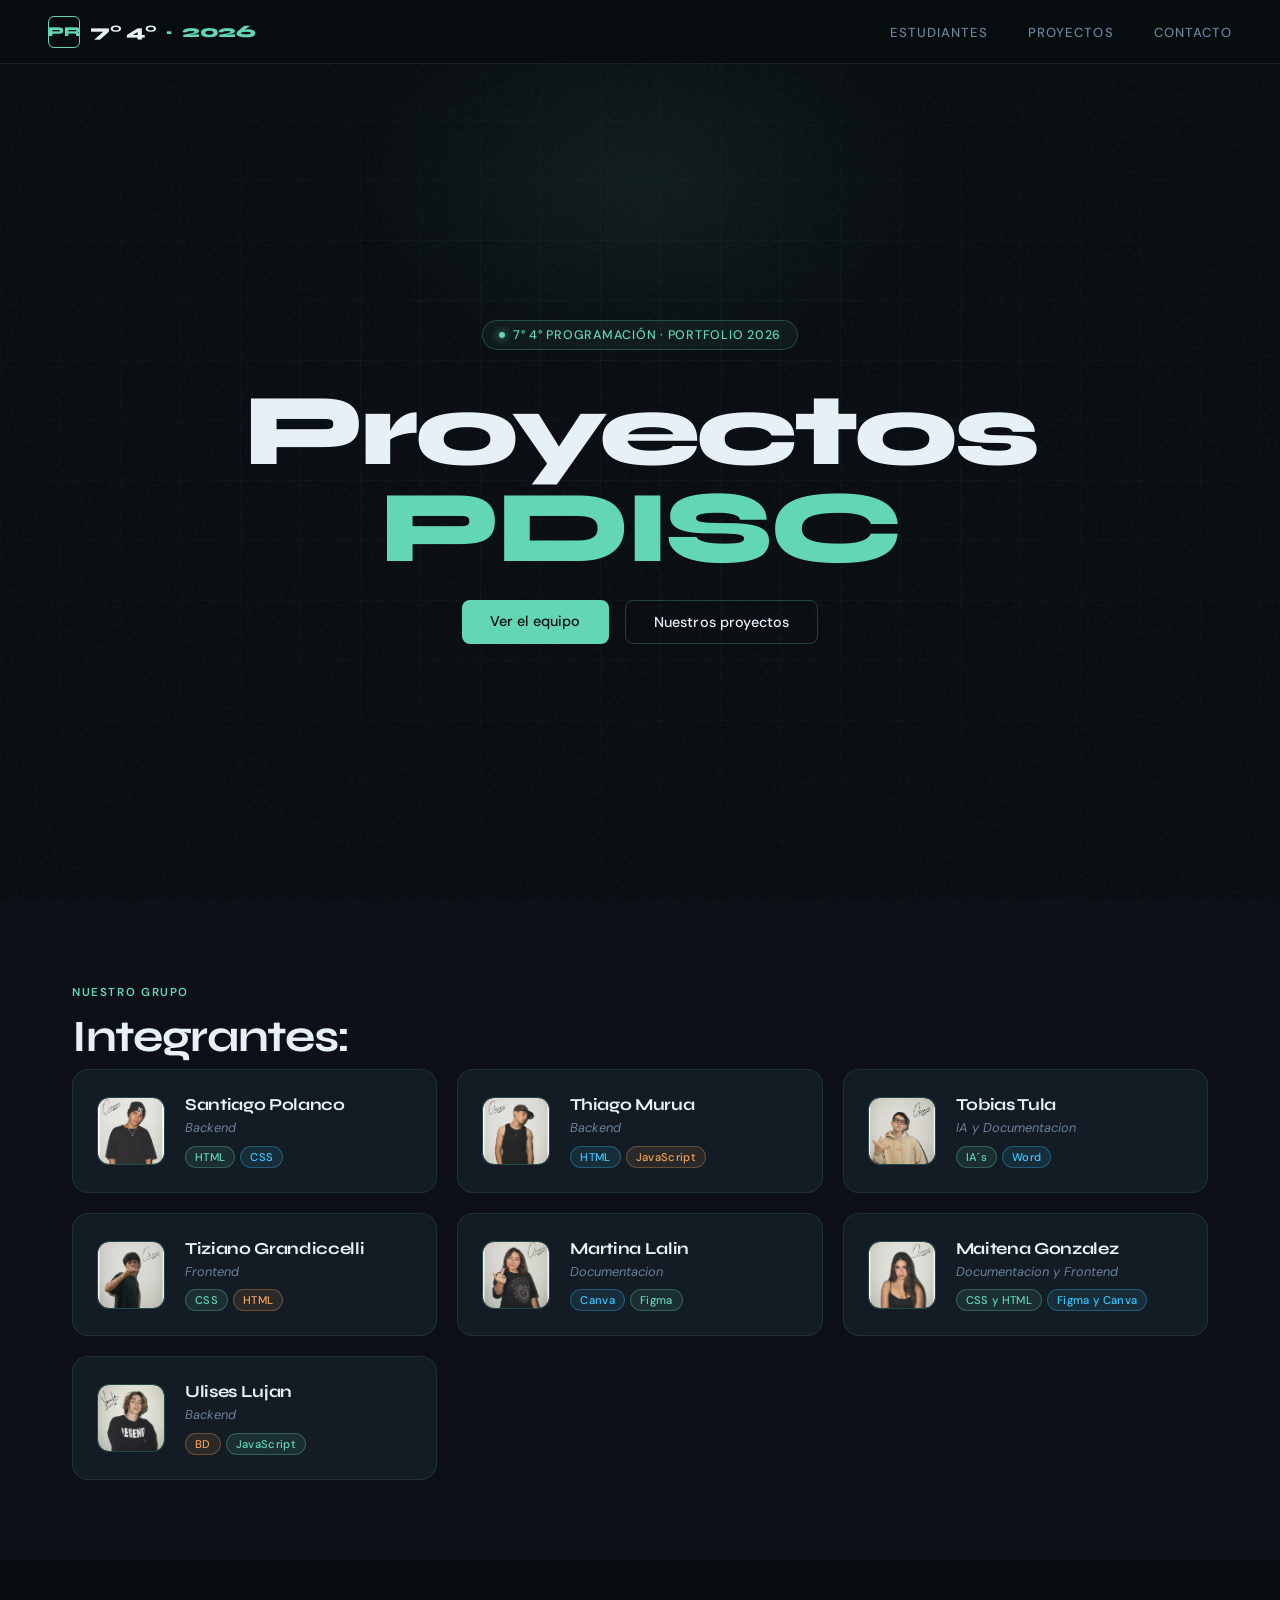
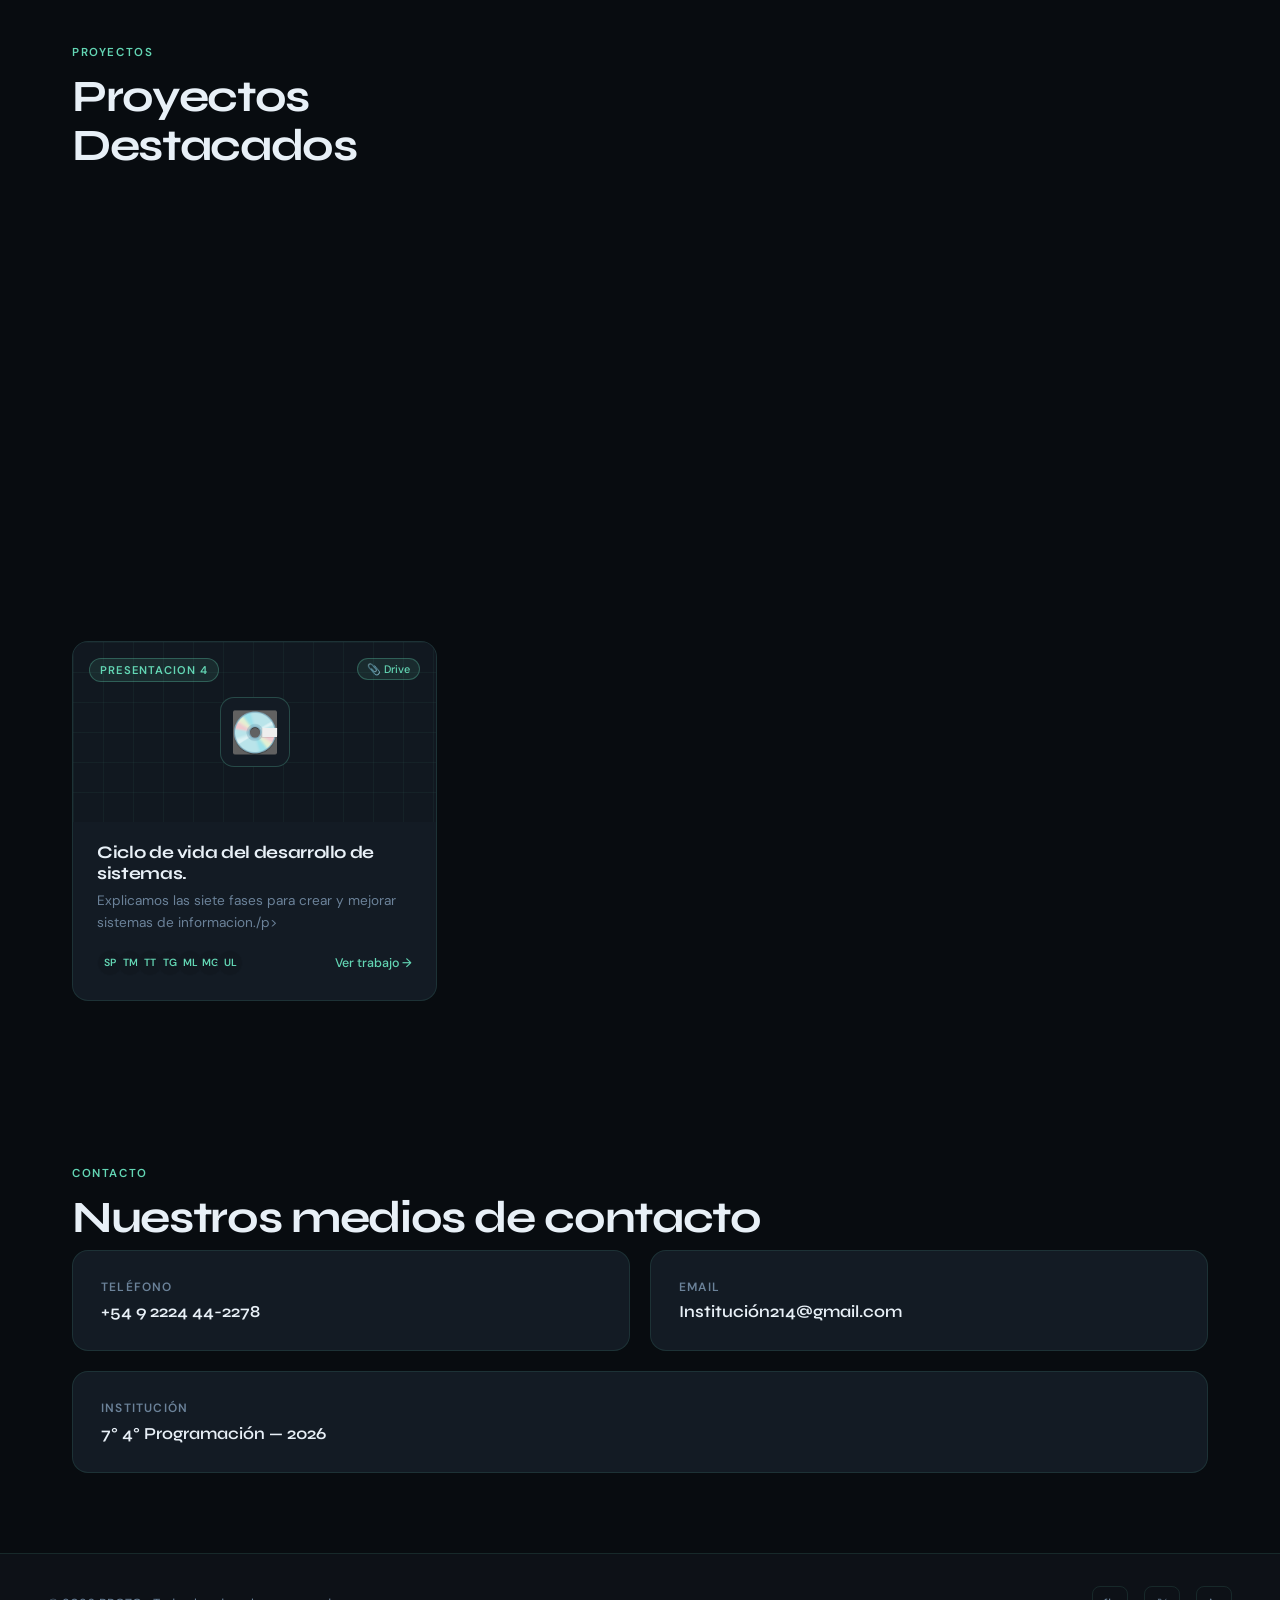
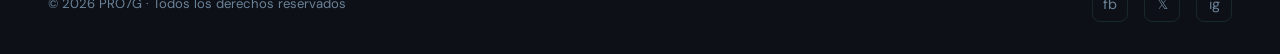
==== commit 30c041a3: "Update index.html" ====
--- a/index.html
+++ b/index.html
@@ -101,7 +101,7 @@
       <div class="student-card reveal" onclick="openModal('Isabella','F.','Mobile · AI','Desarrolladora mobile especializada en apps iOS/Android con integración de IA. Sus apps han sido descargadas por miles de usuarios.',['Mobile','IA','Flutter'])">
         <div class="avatar"><img src="img/mai.jpeg"></div>
         <div class="student-info">
-          <div class="student-name">Maitena Gonzales</div>
+          <div class="student-name">Maitena Gonzalez</div>
           <div class="student-role">Documentacion y Frontend</div>
           <div class="tags">
             <span class="tag tag-green">CSS y HTML</span>
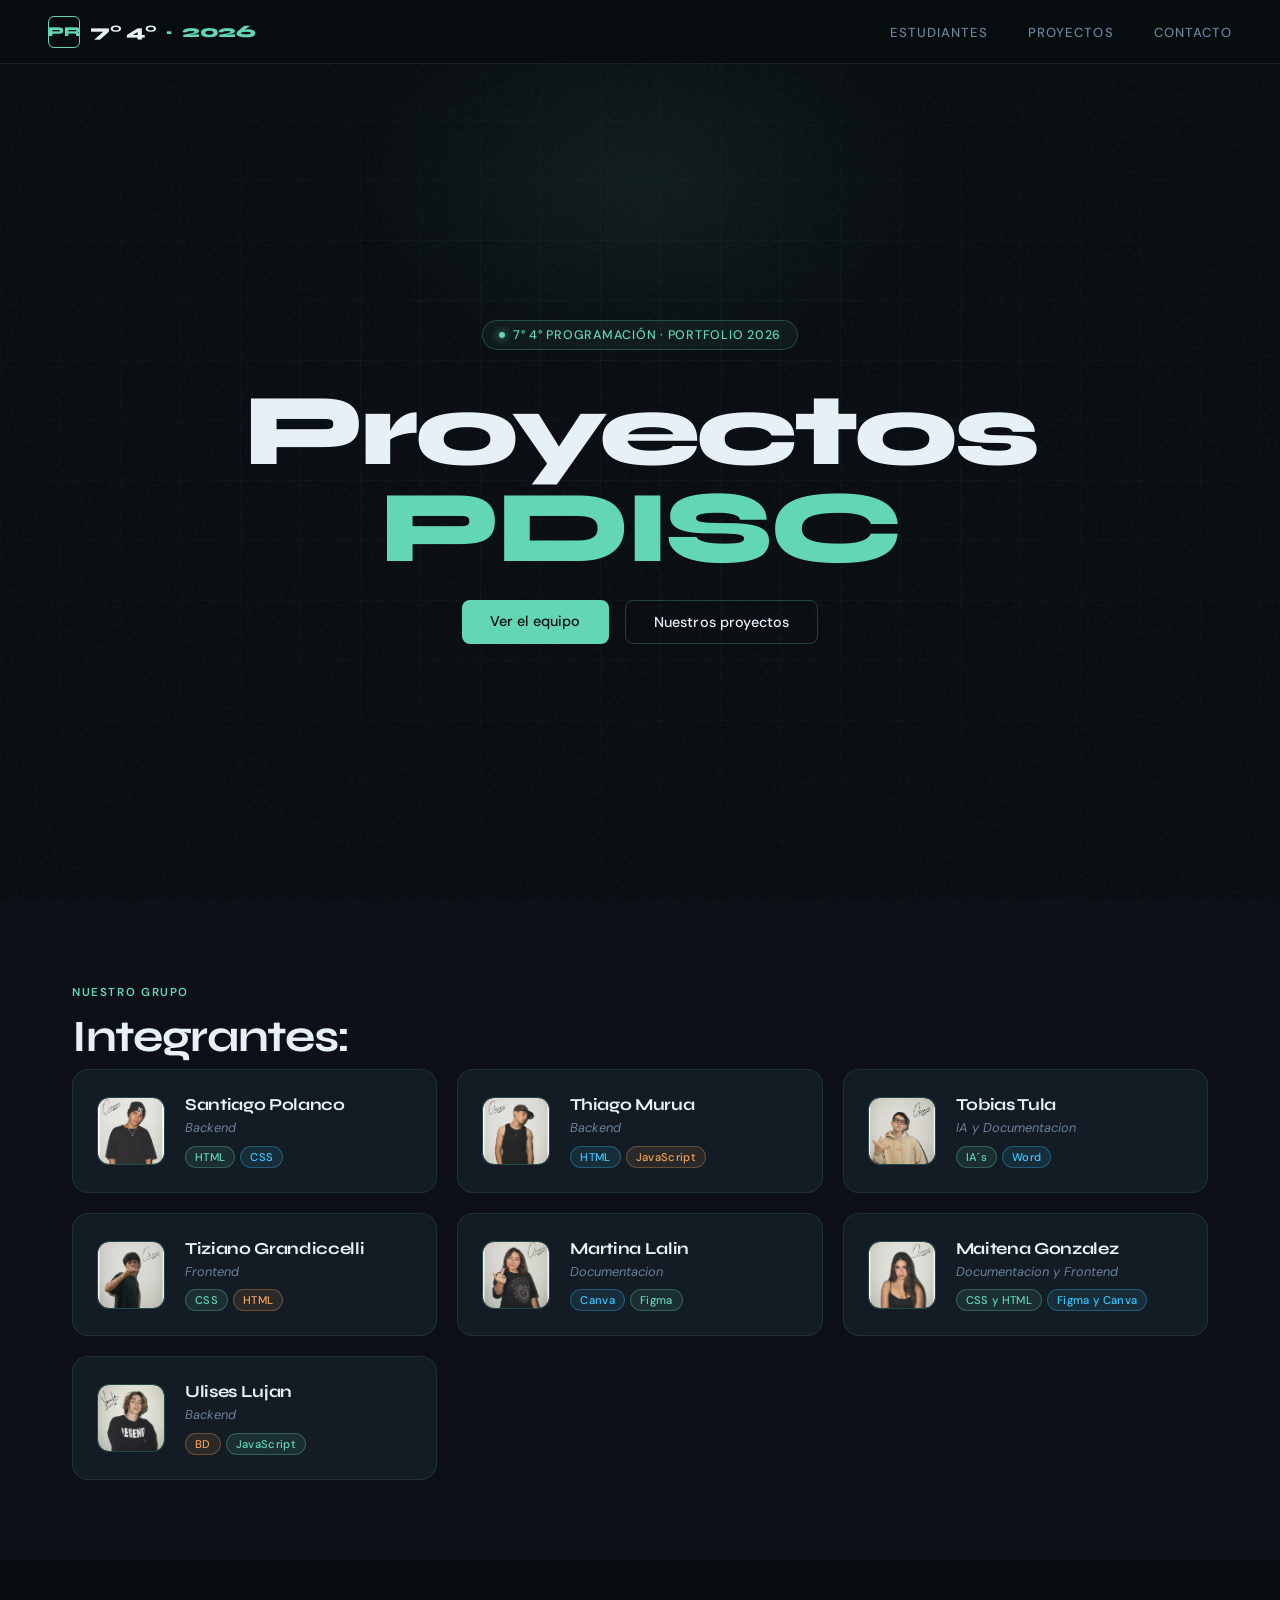
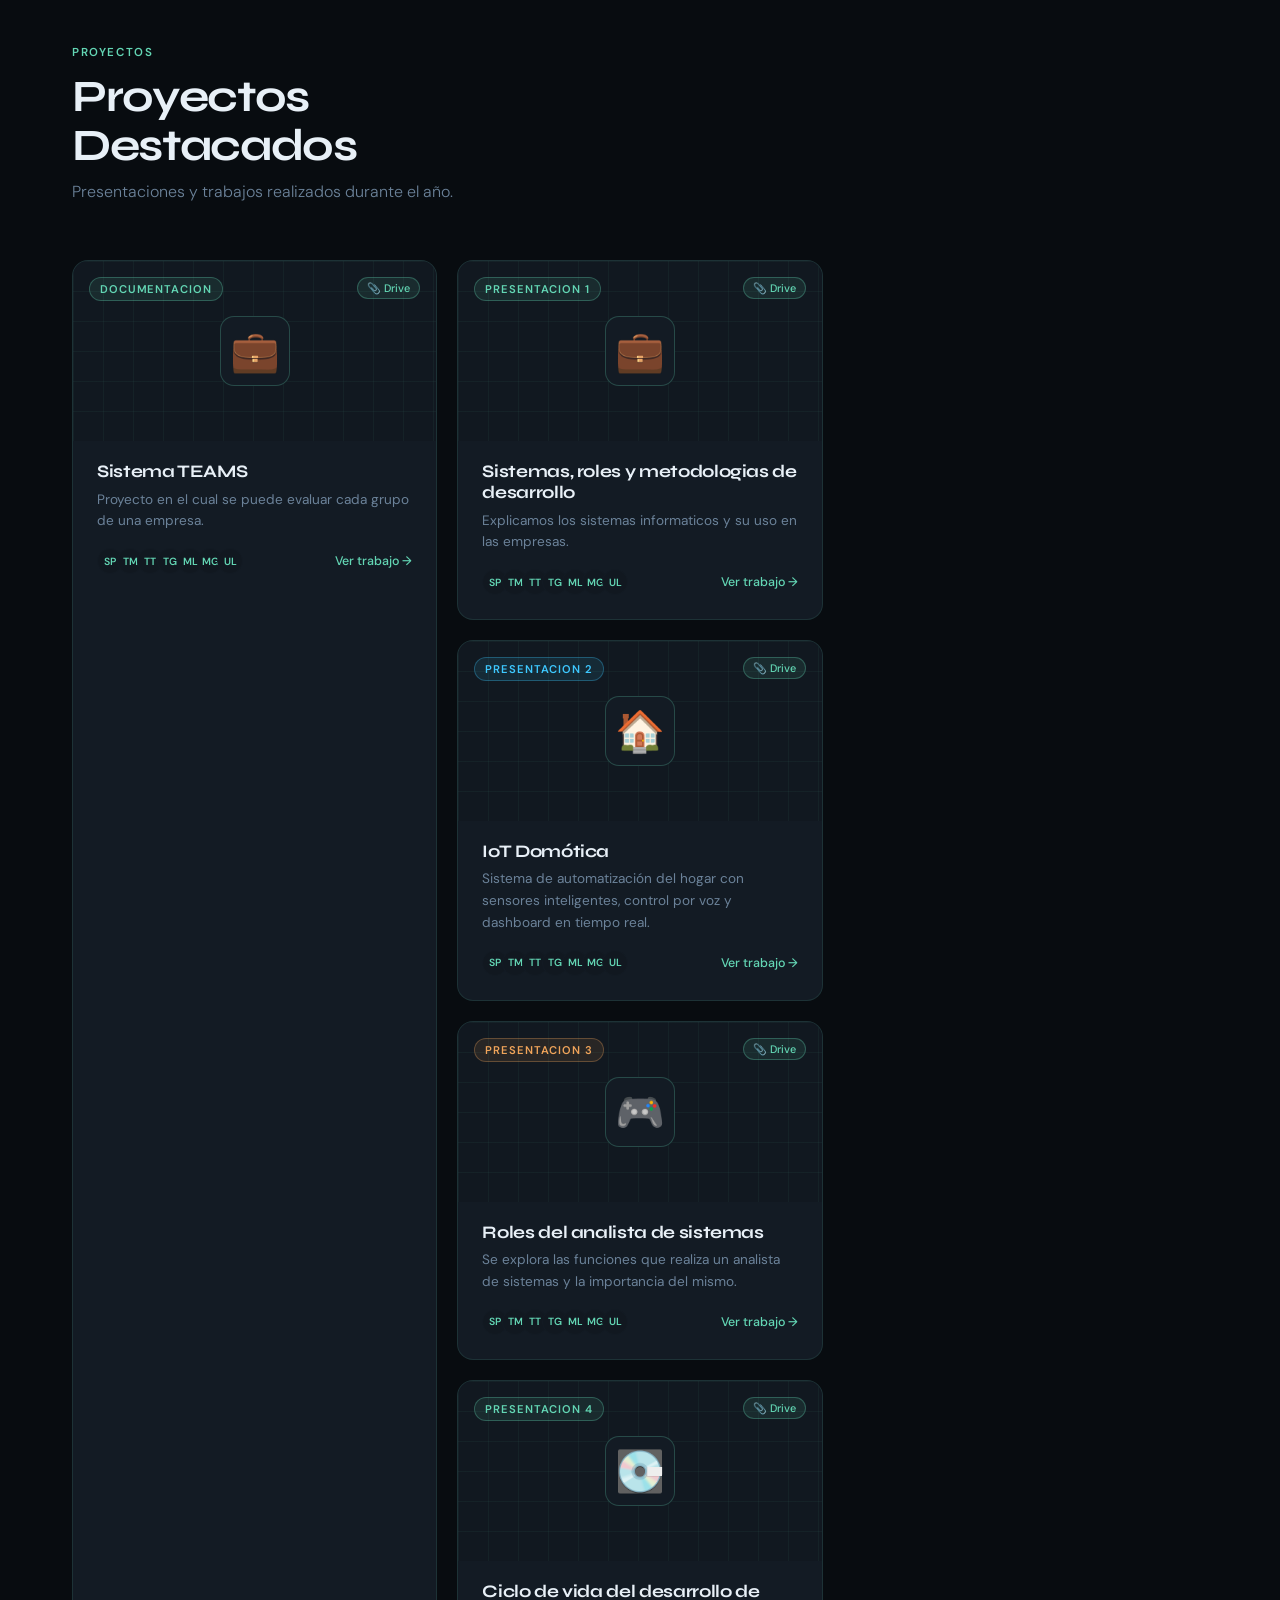
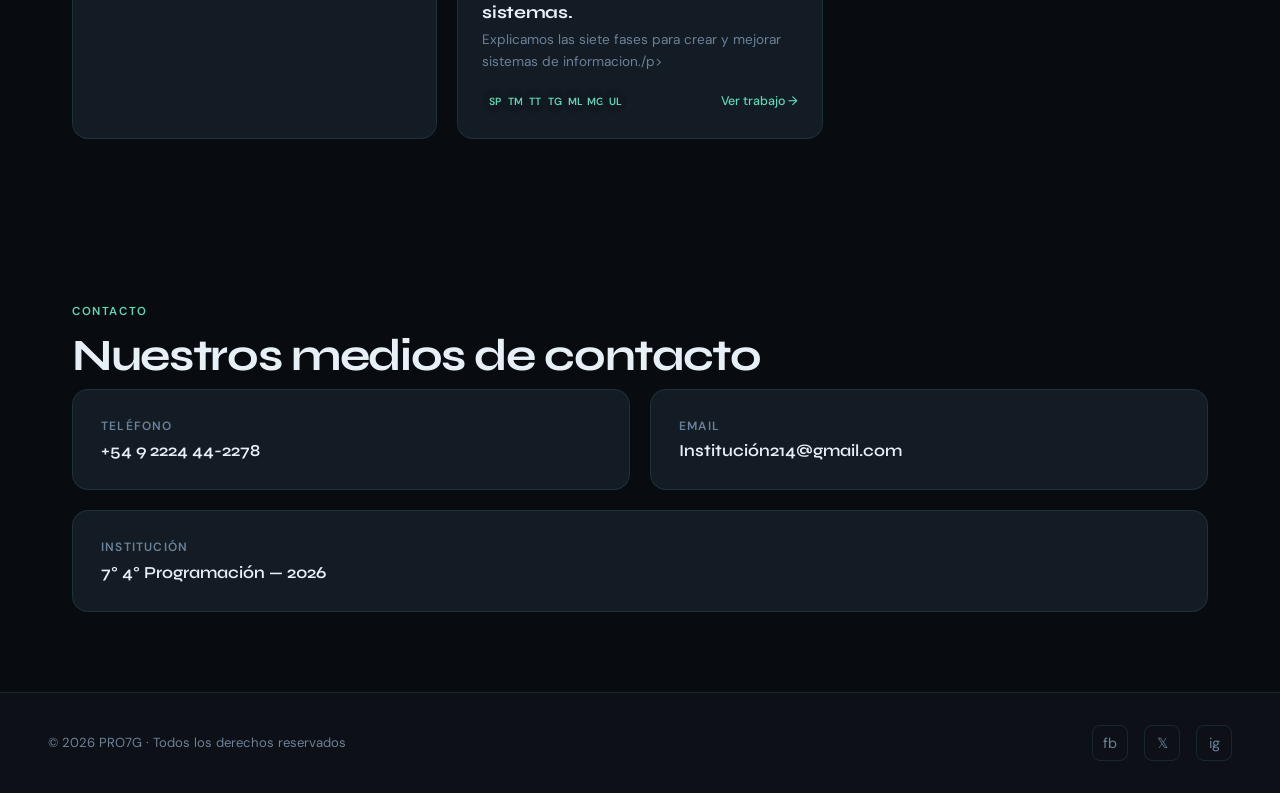
==== commit 4d47b614: "Update index.html" ====
--- a/index.html
+++ b/index.html
@@ -130,6 +130,33 @@
     <p class="section-tag reveal">Proyectos</p>
     <h2 class="section-title reveal">Proyectos <br>Destacados</h2>
     <p class="section-sub reveal">Presentaciones y trabajos realizados durante el año. </p>
+
+  <div class="projects-grid">
+      <a class="project-card reveal" href="https://docs.google.com/document/d/19qw3X0l4Sk2ecF0sfD9Z2aLZRxjV-ml3/edit?usp=drive_link&ouid=107107761210259791024&rtpof=true&sd=true" target="_blank">
+        <div class="project-thumb">
+          <div class="project-thumb-pattern"></div>
+          <span class="project-type-badge tag-green">Documentacion</span>
+          <span class="project-gdrive-badge">📎 Drive</span>
+          <div class="project-thumb-icon">💼</div>
+        </div>
+        <div class="project-body">
+          <div class="project-title">Sistema TEAMS</div>
+          <p class="project-desc">Proyecto en el cual se puede evaluar cada grupo de una empresa.</p>
+          <div class="project-footer">
+            <div class="project-members">
+              <div class="member-dot">SP</div>
+              <div class="member-dot">TM</div>
+              <div class="member-dot">TT</div>
+              <div class="member-dot">TG</div>
+              <div class="member-dot">ML</div>
+              <div class="member-dot">MG</div>
+              <div class="member-dot">UL</div>
+            </div>
+            <span class="project-link">Ver trabajo →</span>
+          </div>
+        </div>
+      </a>
+   
    
     <div class="projects-grid">
       <a class="project-card reveal" href="https://drive.google.com/file/d/1JtZgzzsUS3q6i__d8_By-QqEZzwx6sC-/view?usp=drive_link" target="_blank">
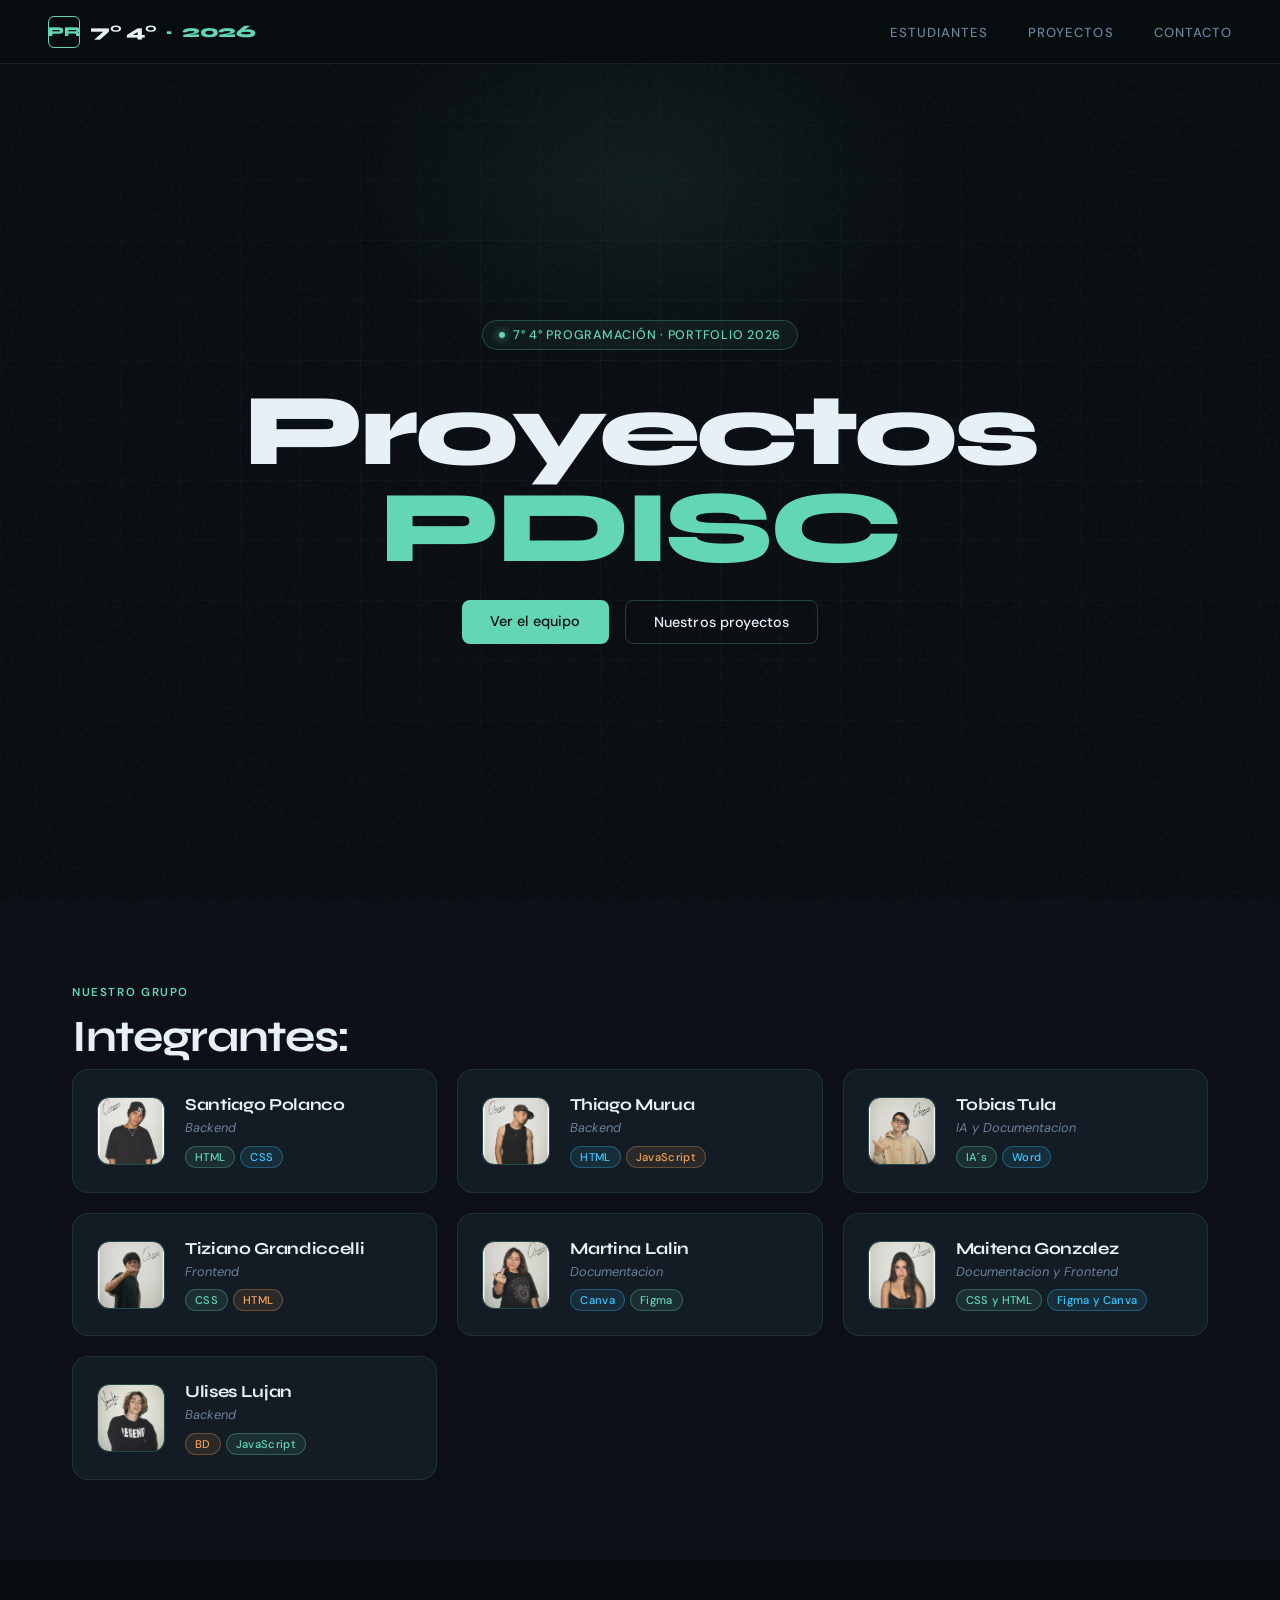
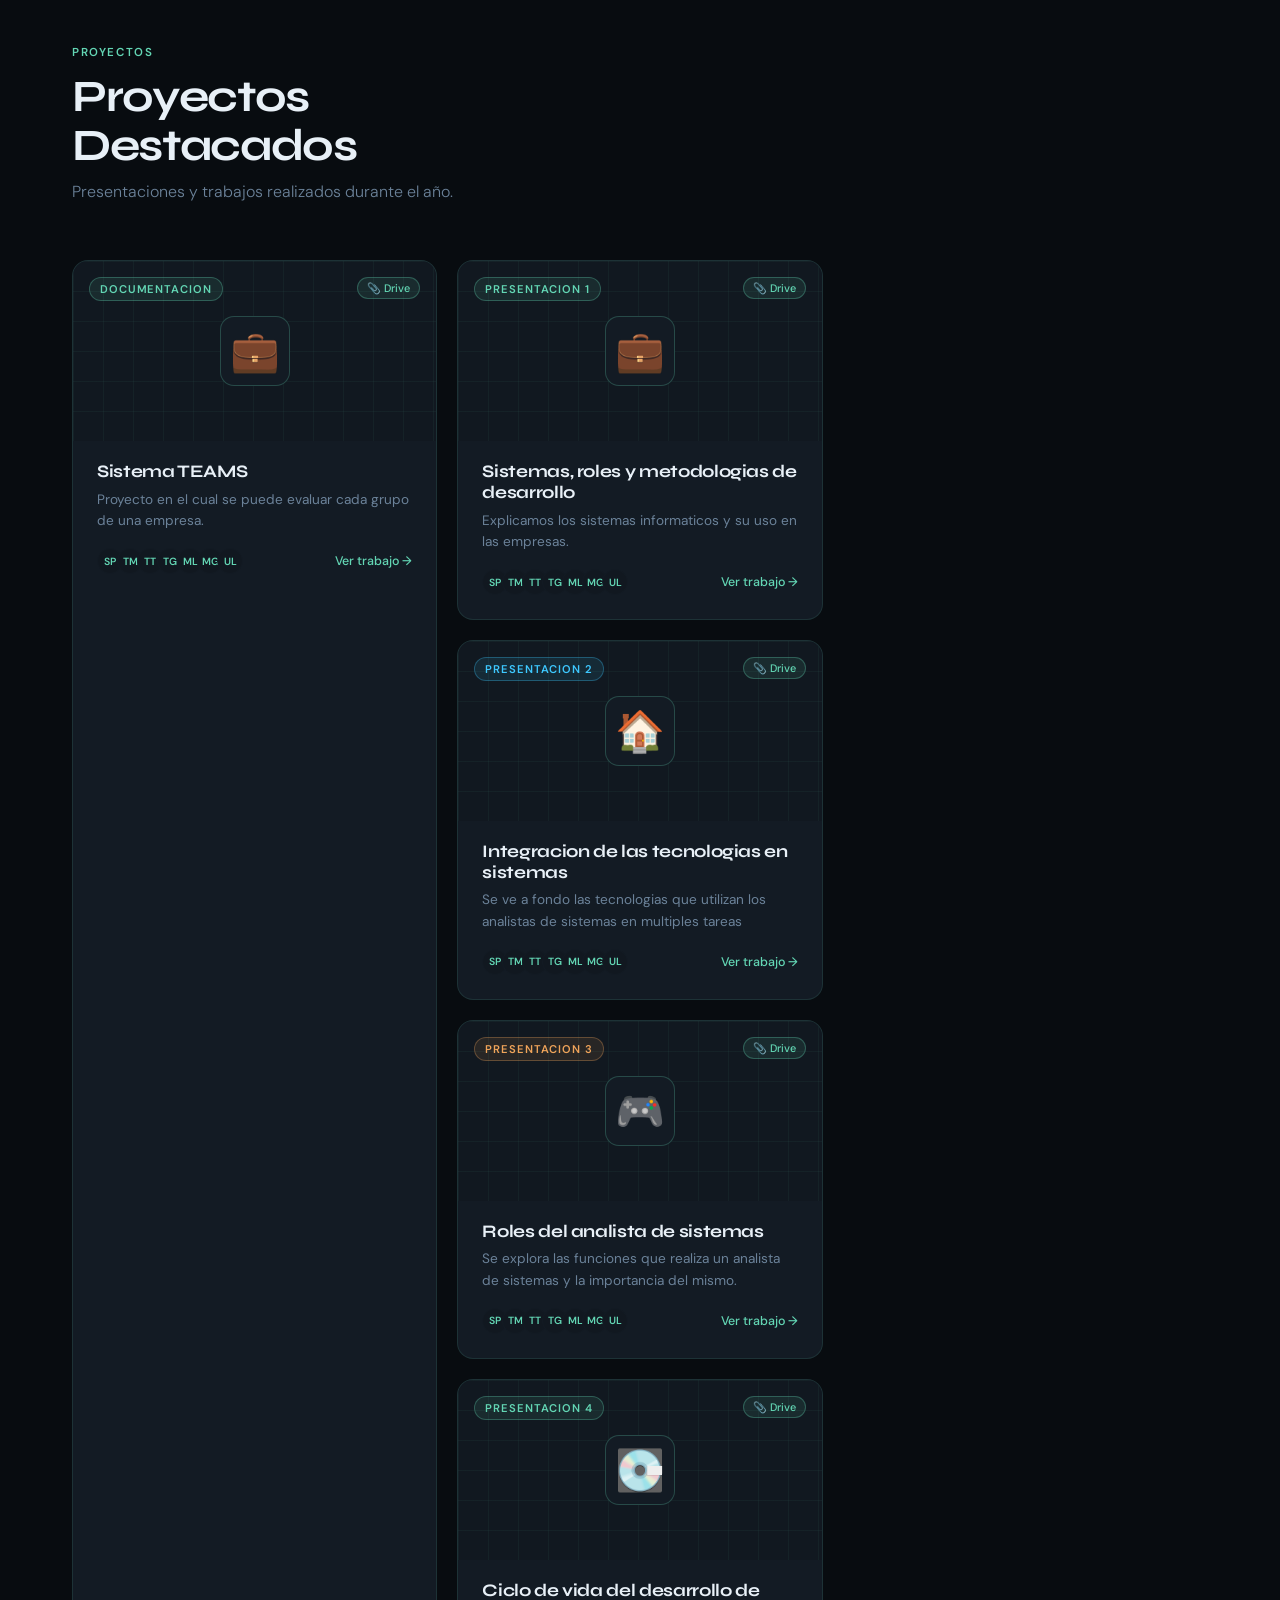
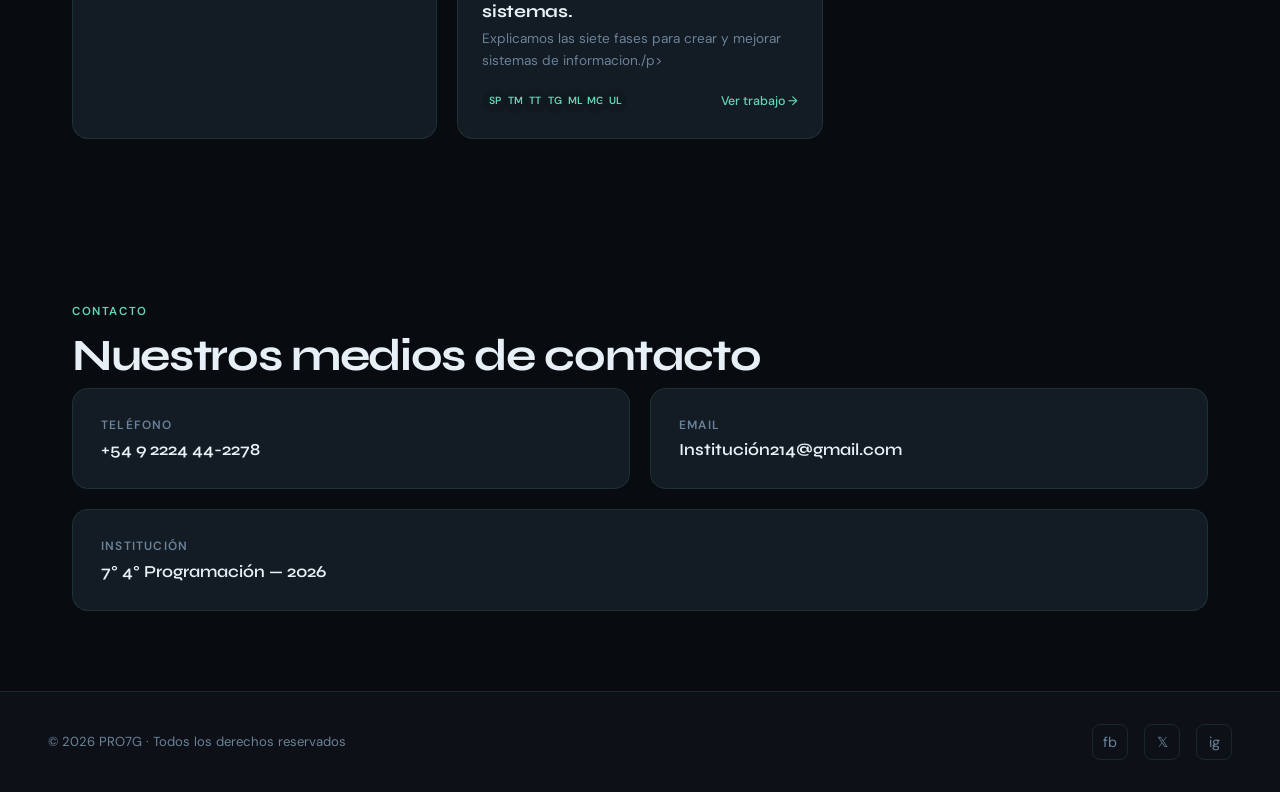
==== commit ecdcc9ff: "Update index.html" ====
--- a/index.html
+++ b/index.html
@@ -156,8 +156,6 @@
           </div>
         </div>
       </a>
-   
-   
     <div class="projects-grid">
       <a class="project-card reveal" href="https://drive.google.com/file/d/1JtZgzzsUS3q6i__d8_By-QqEZzwx6sC-/view?usp=drive_link" target="_blank">
         <div class="project-thumb">
@@ -183,7 +181,7 @@
           </div>
         </div>
       </a>
-      <a class="project-card reveal" href="https://drive.google.com/drive/folders/TU_FOLDER_ID_AQUI" target="_blank">
+      <a class="project-card reveal" href="https://drive.google.com/file/d/1WDhWc18GDA97SHtB08ps8gvgRKwcaV14/view?usp=drive_link" target="_blank">
         <div class="project-thumb">
           <div class="project-thumb-pattern"></div>
           <span class="project-type-badge tag-blue">Presentacion 2</span>
@@ -191,8 +189,8 @@
           <div class="project-thumb-icon">🏠</div>
         </div>
         <div class="project-body">
-          <div class="project-title">IoT Domótica</div>
-          <p class="project-desc">Sistema de automatización del hogar con sensores inteligentes, control por voz y dashboard en tiempo real.</p>
+          <div class="project-title">Integracion de las tecnologias en sistemas </div>
+          <p class="project-desc">Se ve a fondo las tecnologias que utilizan los analistas de sistemas en multiples tareas</p>
           <div class="project-footer">
             <div class="project-members">
               <div class="member-dot">SP</div>
